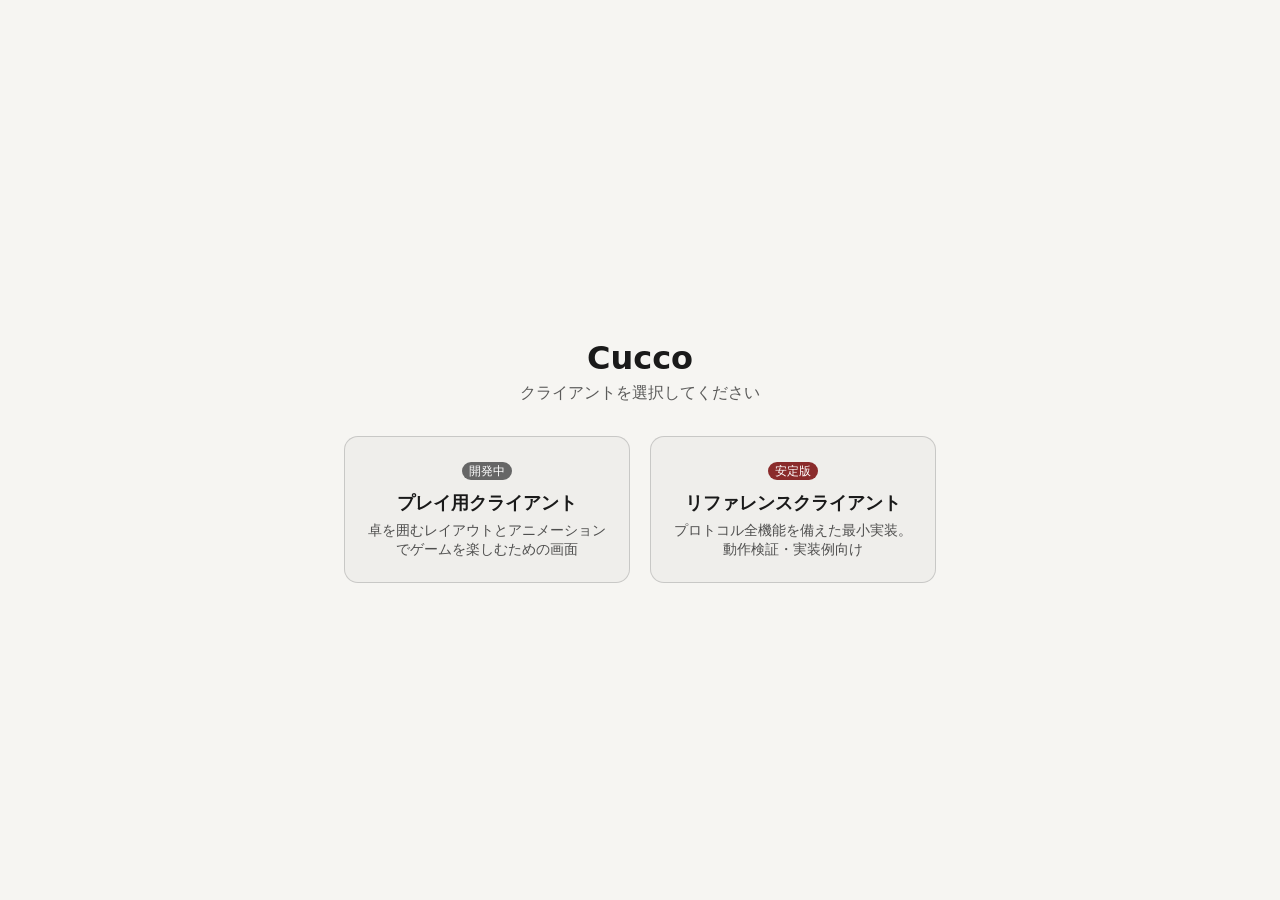
==== clients/index.html @ 0ddb091e "Restructure client serving for the upcoming play client (M0) Approved plan: a second, gameplay-focus" ====
<!doctype html>
<html lang="ja">
<head>
  <meta charset="utf-8">
  <meta name="viewport" content="width=device-width, initial-scale=1">
  <title>Cucco クライアント選択</title>
  <style>
    :root {
      color-scheme: light dark;
      font-family: system-ui, "Hiragino Kaku Gothic ProN", "Noto Sans JP", sans-serif;
    }
    body { margin: 0; display: grid; place-items: center; min-height: 100vh; background: #f6f5f2; color: #1a1a1a; }
    @media (prefers-color-scheme: dark) { body { background: #17171a; color: #eee; } }
    main { text-align: center; padding: 2rem; }
    h1 { margin-bottom: 0.2em; }
    p.sub { opacity: 0.7; margin-top: 0; }
    .cards { display: flex; gap: 1.2rem; justify-content: center; flex-wrap: wrap; margin-top: 2rem; }
    a.client {
      display: block; width: 240px; padding: 1.4rem; border-radius: 14px; text-decoration: none;
      color: inherit; border: 1px solid rgba(128,128,128,0.35); transition: transform 0.15s, box-shadow 0.15s;
      background: rgba(128,128,128,0.06);
    }
    a.client:hover { transform: translateY(-3px); box-shadow: 0 6px 18px rgba(0,0,0,0.15); }
    a.client h2 { margin: 0 0 0.4rem; font-size: 1.15rem; }
    a.client p { margin: 0; font-size: 0.9rem; opacity: 0.75; }
    .badge { display: inline-block; font-size: 0.72rem; padding: 0.15em 0.6em; border-radius: 999px; background: #8a2b2b; color: #fff; margin-bottom: 0.6rem; }
    .badge.dev { background: #666; }
  </style>
</head>
<body>
  <main>
    <h1>Cucco</h1>
    <p class="sub">クライアントを選択してください</p>
    <div class="cards">
      <a class="client" id="play-link" href="play/">
        <span class="badge dev">開発中</span>
        <h2>プレイ用クライアント</h2>
        <p>卓を囲むレイアウトとアニメーションでゲームを楽しむための画面</p>
      </a>
      <a class="client" id="web-link" href="web/">
        <span class="badge">安定版</span>
        <h2>リファレンスクライアント</h2>
        <p>プロトコル全機能を備えた最小実装。動作検証・実装例向け</p>
      </a>
    </div>
  </main>
  <script>
    // Keep the shared link's ?ws=... (tunnel host) working: forward the query
    // string to whichever client is chosen.
    const qs = location.search;
    if (qs) {
      for (const a of document.querySelectorAll("a.client")) a.href += qs;
    }
  </script>
</body>
</html>
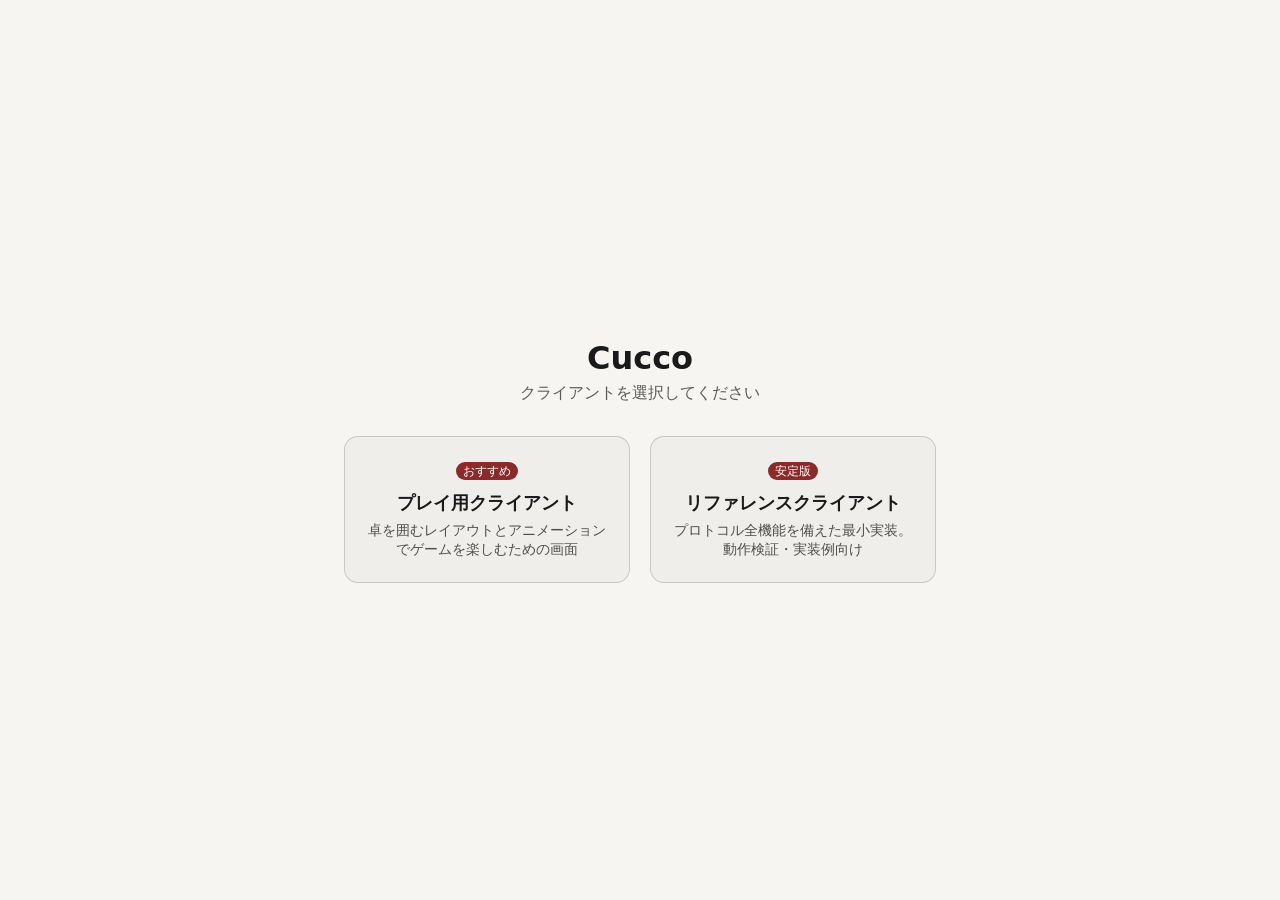
==== commit d5dd9d83: "Release v1.0.0b4: test-play feedback (six fixes) Six issues from the seminar's human test play:  - A" ====
--- a/clients/index.html
+++ b/clients/index.html
@@ -24,7 +24,6 @@
     a.client h2 { margin: 0 0 0.4rem; font-size: 1.15rem; }
     a.client p { margin: 0; font-size: 0.9rem; opacity: 0.75; }
     .badge { display: inline-block; font-size: 0.72rem; padding: 0.15em 0.6em; border-radius: 999px; background: #8a2b2b; color: #fff; margin-bottom: 0.6rem; }
-    .badge.dev { background: #666; }
   </style>
 </head>
 <body>
@@ -33,7 +32,7 @@
     <p class="sub">クライアントを選択してください</p>
     <div class="cards">
       <a class="client" id="play-link" href="play/">
-        <span class="badge dev">開発中</span>
+        <span class="badge">おすすめ</span>
         <h2>プレイ用クライアント</h2>
         <p>卓を囲むレイアウトとアニメーションでゲームを楽しむための画面</p>
       </a>
